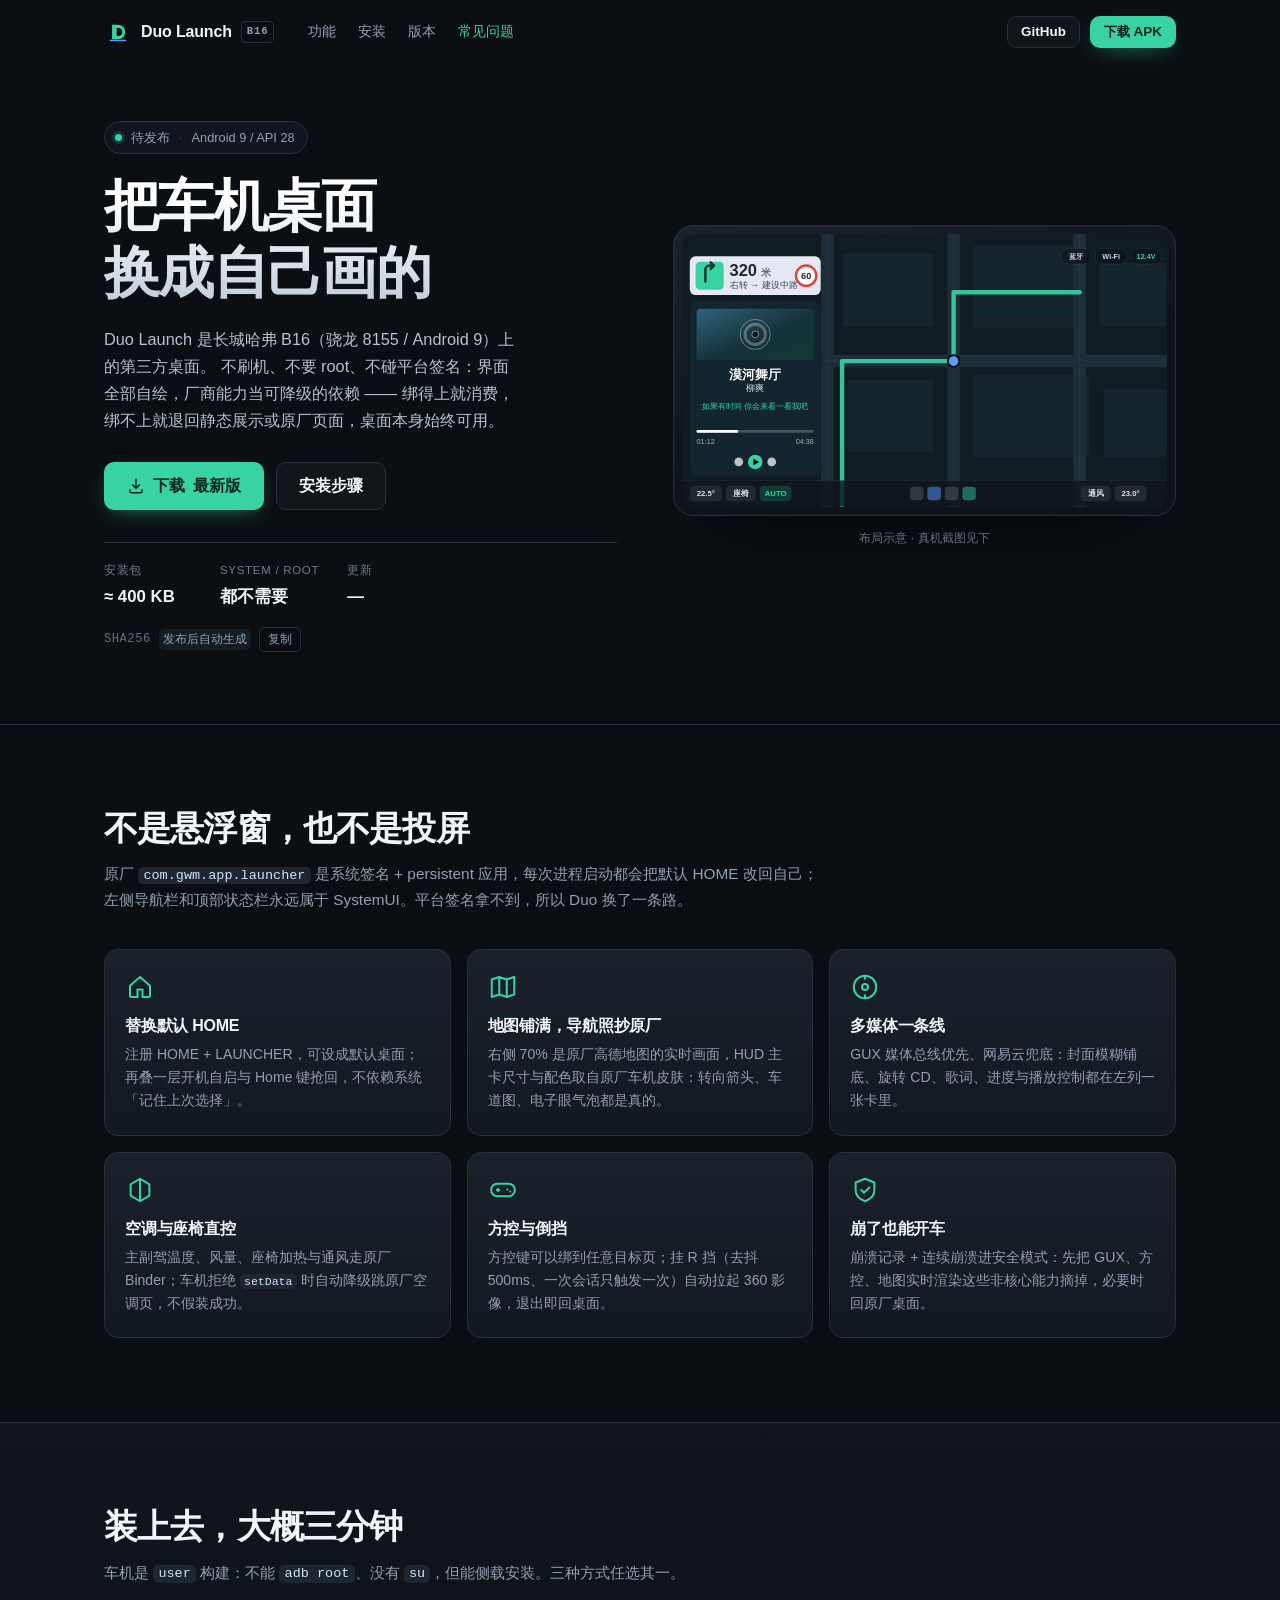
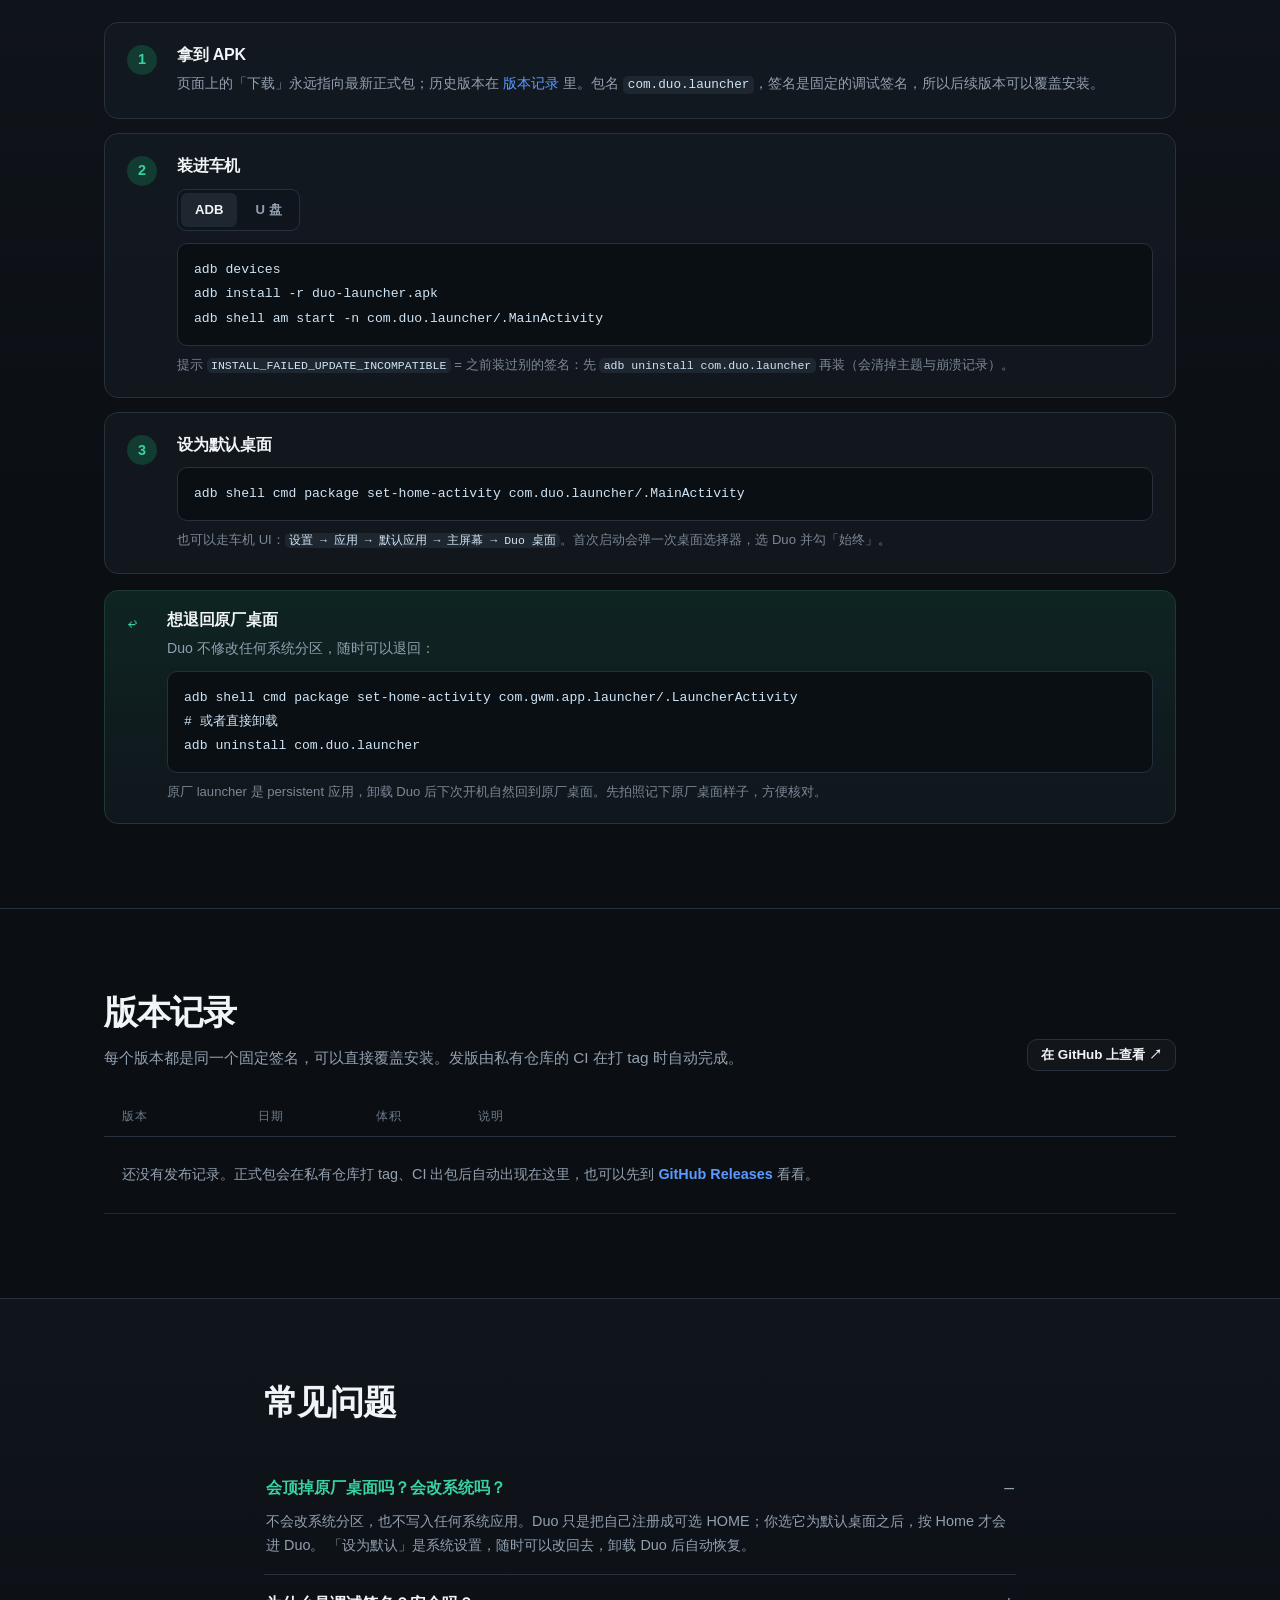
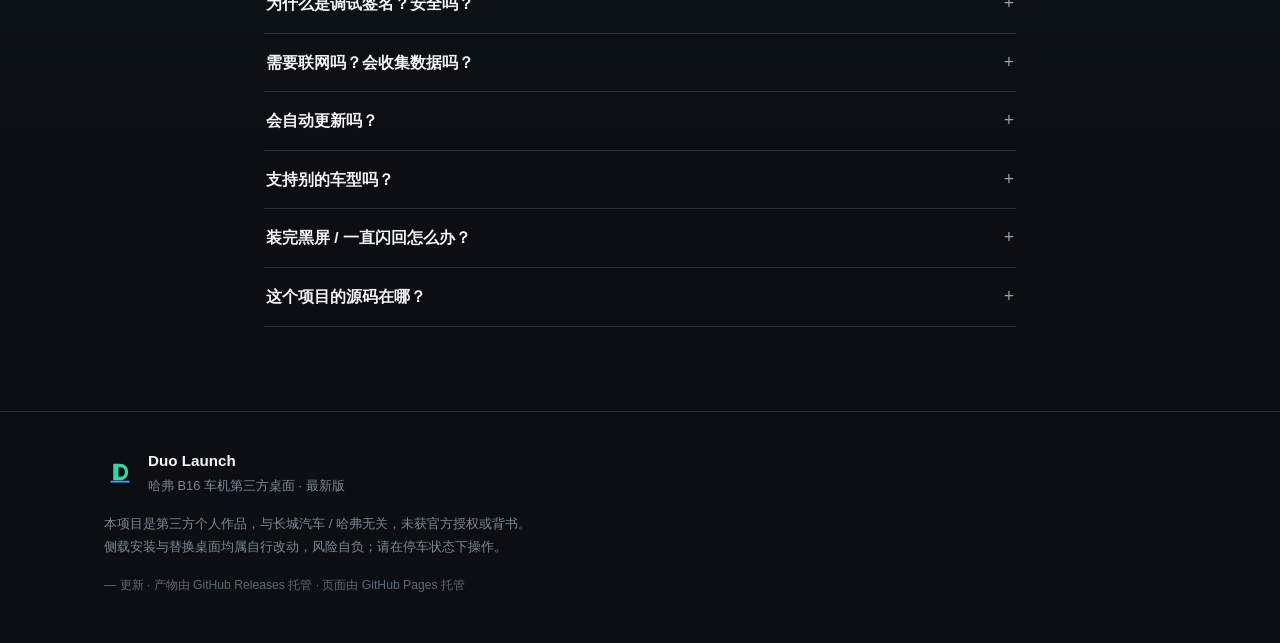
==== index.html @ 05d9639d "init: 发布仓库骨架（落地页 + 版本清单占位）" ====
<!DOCTYPE html>
<html lang="zh-CN">
<head>
<meta charset="utf-8">
<meta name="viewport" content="width=device-width, initial-scale=1, viewport-fit=cover">
<title>Duo Launch · 哈弗 B16 车机第三方桌面</title>
<meta name="description" content="Duo Launch 是长城哈弗 B16 车机（Android 9 / 骁龙 8155）上的第三方桌面：界面全部自绘，不要 root、不碰平台签名，可替换默认 HOME。这里提供 APK 下载与安装说明。">
<meta name="theme-color" content="#0B0F14">
<meta name="color-scheme" content="dark">
<!-- 相对路径：站点放在 <账号>.github.io/<仓库>/ 或自定义域名根目录都能用，改域名不用改页面。 -->
<link rel="icon" href="assets/icon.svg" type="image/svg+xml">
<link rel="apple-touch-icon" href="assets/icon.svg">
<link rel="stylesheet" href="assets/style.css">
</head>
<body>

<a class="skip" href="#main">跳到正文</a>

<header class="nav" id="nav">
  <div class="wrap nav-in">
    <a class="brand" href="#top" aria-label="Duo Launch 首页">
      <img class="brand-mark" src="assets/icon.svg" alt="" width="28" height="28">
      <span class="brand-name">Duo Launch</span>
      <span class="brand-tag">B16</span>
    </a>
    <nav class="nav-links" aria-label="页面导航">
      <a href="#features">功能</a>
      <a href="#install">安装</a>
      <a href="#releases">版本</a>
      <a href="#faq">常见问题</a>
    </nav>
    <div class="nav-act">
      <a class="btn btn-ghost btn-sm" data-gh-link href="https://github.com/" rel="noopener">GitHub</a>
      <a class="btn btn-primary btn-sm" data-latest-apk href="https://github.com/">下载 APK</a>
    </div>
  </div>
</header>

<main id="main">

<!-- ───────────────────────────── hero ───────────────────────────── -->
<section class="hero" id="top">
  <div class="wrap hero-grid">
    <div class="hero-copy">
      <p class="eyebrow">
        <span class="dot"></span>
        <span data-field="version">最新版本</span>
        <span class="sep">·</span>
        <span>Android 9 / API 28</span>
      </p>

      <h1>把车机桌面<br>换成自己画的</h1>

      <p class="lede">
        Duo Launch 是长城哈弗 B16（骁龙 8155 / Android 9）上的第三方桌面。
        不刷机、不要 root、不碰平台签名：界面全部自绘，厂商能力当可降级的依赖 ——
        绑得上就消费，绑不上就退回静态展示或原厂页面，桌面本身始终可用。
      </p>

      <div class="cta-row">
        <a class="btn btn-primary btn-lg" data-latest-apk href="https://github.com/">
          <svg viewBox="0 0 24 24" aria-hidden="true"><path d="M12 3v12m0 0 4.5-4.5M12 15l-4.5-4.5M4 17v2a2 2 0 0 0 2 2h12a2 2 0 0 0 2-2v-2"/></svg>
          下载 <span data-field="version-short">最新版</span>
        </a>
        <a class="btn btn-ghost btn-lg" href="#install">安装步骤</a>
      </div>

      <dl class="stats">
        <div><dt>安装包</dt><dd data-field="size">≈ 400 KB</dd></div>
        <div><dt>system / root</dt><dd>都不需要</dd></div>
        <div><dt>更新</dt><dd data-field="updated">—</dd></div>
      </dl>

      <p class="hash-line">
        <span class="hash-label">SHA256</span>
        <code data-field="sha256">发布后自动生成</code>
        <button class="copy" type="button" data-copy="sha256" title="复制校验和">复制</button>
      </p>
    </div>

    <!-- 界面示意：纯 CSS/SVG 画的比例图，不是截图，但结构 1:1 对齐真机布局 -->
    <div class="hero-visual">
      <div class="device">
        <!-- 布局示意：一条 SVG 画完整块车机屏幕（viewBox 1000×562），
             缩放由 viewBox 决定，不依赖字体/容器查询，任何宽度下比例都一致。 -->
        <svg class="dash" viewBox="0 0 1000 562" role="img"
             aria-label="Duo Launch 桌面布局示意：左列导航信息栏与多媒体卡，右侧原厂地图铺满，底部快捷栏与空调条，右上角系统状态与蓄电池电压。">
          <defs>
            <linearGradient id="coverGrad" x1="0" y1="0" x2="1" y2="1">
              <stop offset="0" stop-color="#31637A"/>
              <stop offset=".55" stop-color="#16323C"/>
              <stop offset="1" stop-color="#123B31"/>
            </linearGradient>
          </defs>

          <!-- 地图底 -->
          <rect width="1000" height="562" fill="#101B22"/>
          <g fill="#16242C">
            <rect x="330" y="40" width="190" height="150" rx="7"/>
            <rect x="600" y="24" width="230" height="170" rx="7"/>
            <rect x="860" y="60" width="140" height="130" rx="7"/>
            <rect x="340" y="300" width="180" height="150" rx="7"/>
            <rect x="600" y="290" width="240" height="170" rx="7"/>
            <rect x="870" y="320" width="130" height="140" rx="7"/>
          </g>
          <g stroke="#1E2E38" stroke-width="26" fill="none">
            <path d="M300 -20 V600"/>
            <path d="M560 -20 V600"/>
            <path d="M820 -20 V600"/>
            <path d="M290 262 H1010"/>
          </g>
          <g stroke="#263A46" stroke-width="2" fill="none">
            <path d="M300 -20 V600"/>
            <path d="M560 -20 V600"/>
            <path d="M820 -20 V600"/>
            <path d="M290 262 H1010"/>
          </g>
          <!-- 导航路线 -->
          <path d="M330 562 V262 H560 V120 H820" stroke="#39D3A3" stroke-width="9"
                stroke-linecap="round" stroke-linejoin="round" fill="none" opacity=".92"/>
          <circle cx="560" cy="262" r="12" fill="#5B9BFF" stroke="#0B0F14" stroke-width="4"/>

          <!-- 左列 · 导航信息栏 -->
          <g>
            <rect x="16" y="46" width="270" height="80" rx="12" fill="#EEF1FB" fill-opacity=".96"/>
            <rect x="28" y="57" width="58" height="58" rx="9" fill="#39D3A3"/>
            <g transform="translate(28.4 54.1) scale(2.2)">
              <path d="M9 20V9a4 4 0 0 1 4-4h4m0 0-3-3m3 3-3 3"
                    stroke="#123B31" stroke-width="2.4" fill="none"
                    stroke-linecap="round" stroke-linejoin="round"/>
            </g>
            <text x="98" y="86" font-size="34" font-weight="700" fill="#1E272F">320</text>
            <text x="162" y="86" font-size="20" font-weight="600" fill="#5A6B80">米</text>
            <text x="98" y="112" font-size="19" fill="#33445C">右转 → 建设中路</text>
            <circle cx="256" cy="86" r="21" fill="#FFFFFF" stroke="#D9433D" stroke-width="5"/>
            <text x="256" y="92" font-size="19" font-weight="700" fill="#1E272F" text-anchor="middle">60</text>
          </g>

          <!-- 左列 · 多媒体卡 -->
          <g>
            <rect x="16" y="140" width="270" height="358" rx="12" fill="#0C141B"/>
            <rect x="16" y="140" width="270" height="358" rx="12" fill="#1B3340" fill-opacity=".55"/>
            <rect x="30" y="154" width="242" height="106" rx="8" fill="url(#coverGrad)"/>
            <circle cx="151" cy="207" r="31" fill="none" stroke="#FFFFFF" stroke-opacity=".38" stroke-width="2"/>
            <circle cx="151" cy="207" r="21" fill="none" stroke="#FFFFFF" stroke-opacity=".28" stroke-width="6"/>
            <circle cx="151" cy="207" r="7" fill="#0C141B" stroke="#FFFFFF" stroke-opacity=".5" stroke-width="2"/>
            <text x="151" y="298" font-size="26" font-weight="650" fill="#FFFFFF" text-anchor="middle">漠河舞厅</text>
            <text x="151" y="324" font-size="18" fill="#DCE3EA" text-anchor="middle">柳爽</text>
            <text x="151" y="360" font-size="17" fill="#39D3A3" text-anchor="middle">如果有时间 你会来看一看我吧</text>
            <rect x="30" y="404" width="242" height="6" rx="3" fill="#FFFFFF" fill-opacity=".22"/>
            <rect x="30" y="404" width="86" height="6" rx="3" fill="#FFFFFF"/>
            <text x="30" y="432" font-size="15" fill="#E7EDF3" fill-opacity=".7">01:12</text>
            <text x="272" y="432" font-size="15" fill="#E7EDF3" fill-opacity=".7" text-anchor="end">04:38</text>
            <circle cx="117" cy="470" r="9" fill="#FFFFFF" fill-opacity=".72"/>
            <circle cx="151" cy="470" r="15" fill="#39D3A3"/>
            <path d="M147 463 l12 7 -12 7z" fill="#0B0F14"/>
            <circle cx="185" cy="470" r="9" fill="#FFFFFF" fill-opacity=".72"/>
          </g>

          <!-- 右上角 · 系统状态与蓄电池 -->
          <g>
            <rect x="782" y="30" width="62" height="32" rx="16" fill="#0F161D" fill-opacity=".72"
                  stroke="#FFFFFF" stroke-opacity=".12"/>
            <text x="813" y="51" font-size="15" font-weight="600" fill="#C8D4DF" text-anchor="middle">蓝牙</text>
            <rect x="852" y="30" width="66" height="32" rx="16" fill="#0F161D" fill-opacity=".72"
                  stroke="#FFFFFF" stroke-opacity=".12"/>
            <text x="885" y="51" font-size="15" font-weight="600" fill="#C8D4DF" text-anchor="middle">Wi-Fi</text>
            <rect x="926" y="30" width="62" height="32" rx="16" fill="#0F161D" fill-opacity=".72"
                  stroke="#FFFFFF" stroke-opacity=".12"/>
            <text x="957" y="51" font-size="15" font-weight="600" fill="#39D3A3" text-anchor="middle">12.4V</text>
          </g>

          <!-- 底部 · 快捷栏 + 空调条 -->
          <g>
            <rect x="0" y="508" width="1000" height="54" fill="#0F161D" fill-opacity=".82"/>
            <rect x="0" y="508" width="1000" height="1.5" fill="#FFFFFF" fill-opacity=".08"/>
            <g font-size="16" font-weight="600">
              <rect x="16" y="519" width="66" height="32" rx="9" fill="#FFFFFF" fill-opacity=".08"/>
              <text x="49" y="540" fill="#D8E2EC" text-anchor="middle">22.5°</text>
              <rect x="90" y="519" width="62" height="32" rx="9" fill="#FFFFFF" fill-opacity=".08"/>
              <text x="121" y="540" fill="#D8E2EC" text-anchor="middle">座椅</text>
              <rect x="160" y="519" width="66" height="32" rx="9" fill="#123B31"/>
              <text x="193" y="540" fill="#39D3A3" text-anchor="middle">AUTO</text>
              <rect x="470" y="521" width="28" height="28" rx="7" fill="#FFFFFF" fill-opacity=".14"/>
              <rect x="506" y="521" width="28" height="28" rx="7" fill="#5B9BFF" fill-opacity=".5"/>
              <rect x="542" y="521" width="28" height="28" rx="7" fill="#FFFFFF" fill-opacity=".14"/>
              <rect x="578" y="521" width="28" height="28" rx="7" fill="#39D3A3" fill-opacity=".45"/>
              <rect x="822" y="519" width="62" height="32" rx="9" fill="#FFFFFF" fill-opacity=".08"/>
              <text x="853" y="540" fill="#D8E2EC" text-anchor="middle">通风</text>
              <rect x="892" y="519" width="66" height="32" rx="9" fill="#FFFFFF" fill-opacity=".08"/>
              <text x="925" y="540" fill="#D8E2EC" text-anchor="middle">23.0°</text>
            </g>
          </g>
        </svg>
      </div>
      <p class="visual-note">布局示意 · 真机截图见下</p>
    </div>
  </div>
</section>

<!-- ─────────────────────────── features ─────────────────────────── -->
<section class="section" id="features">
  <div class="wrap">
    <div class="sec-head">
      <h2>不是悬浮窗，也不是投屏</h2>
      <p>原厂 <code>com.gwm.app.launcher</code> 是系统签名 + persistent 应用，每次进程启动都会把默认 HOME 改回自己；
        左侧导航栏和顶部状态栏永远属于 SystemUI。平台签名拿不到，所以 Duo 换了一条路。</p>
    </div>

    <div class="cards">
      <article class="card">
        <svg class="ico" viewBox="0 0 24 24" aria-hidden="true"><path d="M4 11 12 4l8 7v8a1 1 0 0 1-1 1h-5v-6H10v6H5a1 1 0 0 1-1-1z"/></svg>
        <h3>替换默认 HOME</h3>
        <p>注册 HOME + LAUNCHER，可设成默认桌面；再叠一层开机自启与 Home 键抢回，不依赖系统「记住上次选择」。</p>
      </article>

      <article class="card">
        <svg class="ico" viewBox="0 0 24 24" aria-hidden="true"><path d="m3 6 6-2 6 2 6-2v14l-6 2-6-2-6 2zM9 4v14m6-12v14"/></svg>
        <h3>地图铺满，导航照抄原厂</h3>
        <p>右侧 70% 是原厂高德地图的实时画面，HUD 主卡尺寸与配色取自原厂车机皮肤：转向箭头、车道图、电子眼气泡都是真的。</p>
      </article>

      <article class="card">
        <svg class="ico" viewBox="0 0 24 24" aria-hidden="true"><circle cx="12" cy="12" r="9"/><circle cx="12" cy="12" r="2.4"/><path d="M12 3v2.4M12 18.6V21"/></svg>
        <h3>多媒体一条线</h3>
        <p>GUX 媒体总线优先、网易云兜底：封面模糊铺底、旋转 CD、歌词、进度与播放控制都在左列一张卡里。</p>
      </article>

      <article class="card">
        <svg class="ico" viewBox="0 0 24 24" aria-hidden="true"><path d="M12 3v18M4.5 7.5 12 3l7.5 4.5M4.5 16.5 12 21l7.5-4.5M4.5 7.5v9M19.5 7.5v9"/></svg>
        <h3>空调与座椅直控</h3>
        <p>主副驾温度、风量、座椅加热与通风走原厂 Binder；车机拒绝 <code>setData</code> 时自动降级跳原厂空调页，不假装成功。</p>
      </article>

      <article class="card">
        <svg class="ico" viewBox="0 0 24 24" aria-hidden="true"><rect x="2.5" y="7" width="19" height="10" rx="5"/><path d="M7 12h2m-1-1v2M15.5 11.5h.01M17.8 13.2h.01"/></svg>
        <h3>方控与倒挡</h3>
        <p>方控键可以绑到任意目标页；挂 R 挡（去抖 500ms、一次会话只触发一次）自动拉起 360 影像，退出即回桌面。</p>
      </article>

      <article class="card">
        <svg class="ico" viewBox="0 0 24 24" aria-hidden="true"><path d="M12 3l7.5 3v6c0 4.2-3 7.4-7.5 9-4.5-1.6-7.5-4.8-7.5-9V6z"/><path d="m9 12 2.2 2.2L15.5 10"/></svg>
        <h3>崩了也能开车</h3>
        <p>崩溃记录 + 连续崩溃进安全模式：先把 GUX、方控、地图实时渲染这些非核心能力摘掉，必要时回原厂桌面。</p>
      </article>
    </div>

    <figure class="shot-slot" data-shot-slot hidden>
      <img data-shot-img alt="Duo Launch 在车机上的实际界面" loading="lazy" decoding="async">
      <figcaption data-shot-cap>真机界面</figcaption>
    </figure>
  </div>
</section>

<!-- ─────────────────────────── install ─────────────────────────── -->
<section class="section section-alt" id="install">
  <div class="wrap">
    <div class="sec-head">
      <h2>装上去，大概三分钟</h2>
      <p>车机是 <code>user</code> 构建：不能 <code>adb root</code>、没有 <code>su</code>，但能侧载安装。三种方式任选其一。</p>
    </div>

    <div class="steps">
      <div class="step">
        <span class="step-n">1</span>
        <div class="step-b">
          <h3>拿到 APK</h3>
          <p>页面上的「下载」永远指向最新正式包；历史版本在 <a href="#releases">版本记录</a> 里。包名 <code>com.duo.launcher</code>，签名是固定的调试签名，所以后续版本可以覆盖安装。</p>
        </div>
      </div>

      <div class="step">
        <span class="step-n">2</span>
        <div class="step-b">
          <h3>装进车机</h3>
          <div class="tabs" data-tabs>
            <div class="tab-bar" role="tablist" aria-label="安装方式">
              <button role="tab" aria-selected="true" data-tab="adb">ADB</button>
              <button role="tab" aria-selected="false" data-tab="usb">U 盘</button>
            </div>
            <div class="tab-panel" data-panel="adb" role="tabpanel">
              <pre class="code"><code>adb devices
adb install -r duo-launcher.apk
adb shell am start -n com.duo.launcher/.MainActivity</code></pre>
              <p class="hint">提示 <code>INSTALL_FAILED_UPDATE_INCOMPATIBLE</code> = 之前装过别的签名：先 <code>adb uninstall com.duo.launcher</code> 再装（会清掉主题与崩溃记录）。</p>
            </div>
            <div class="tab-panel" data-panel="usb" role="tabpanel" hidden>
              <ol class="oled">
                <li>把 <code>duo-launcher.apk</code> 拷到 FAT32/exFAT U 盘根目录或 <code>Download/</code>。</li>
                <li>U 盘插车机 → 用车机自带的文件管理器打开 APK → 允许「未知来源应用」。</li>
                <li>部分固件会拦第三方安装，需要在「设置 → 应用 → 特殊权限 → 安装未知应用」里给文件管理器授权。</li>
              </ol>
            </div>
          </div>
        </div>
      </div>

      <div class="step">
        <span class="step-n">3</span>
        <div class="step-b">
          <h3>设为默认桌面</h3>
          <pre class="code"><code>adb shell cmd package set-home-activity com.duo.launcher/.MainActivity</code></pre>
          <p class="hint">也可以走车机 UI：<code>设置 → 应用 → 默认应用 → 主屏幕 → Duo 桌面</code>。首次启动会弹一次桌面选择器，选 Duo 并勾「始终」。</p>
        </div>
      </div>
    </div>

    <div class="callout">
      <div class="callout-i" aria-hidden="true">↩</div>
      <div>
        <h3>想退回原厂桌面</h3>
        <p>Duo 不修改任何系统分区，随时可以退回：</p>
        <pre class="code"><code>adb shell cmd package set-home-activity com.gwm.app.launcher/.LauncherActivity
# 或者直接卸载
adb uninstall com.duo.launcher</code></pre>
        <p class="hint">原厂 launcher 是 persistent 应用，卸载 Duo 后下次开机自然回到原厂桌面。先拍照记下原厂桌面样子，方便核对。</p>
      </div>
    </div>
  </div>
</section>

<!-- ─────────────────────────── releases ─────────────────────────── -->
<section class="section" id="releases">
  <div class="wrap">
    <div class="sec-head sec-head-row">
      <div>
        <h2>版本记录</h2>
        <p>每个版本都是同一个固定签名，可以直接覆盖安装。发版由私有仓库的 CI 在打 tag 时自动完成。</p>
      </div>
      <a class="btn btn-ghost btn-sm" data-releases-page href="https://github.com/" rel="noopener">在 GitHub 上查看 ↗</a>
    </div>

    <div class="rel-head" aria-hidden="true">
      <span>版本</span><span>日期</span><span>体积</span><span>说明</span><span></span>
    </div>
    <ul class="rel-list" data-release-list>
      <li class="rel-empty">正在读取版本记录…</li>
    </ul>
  </div>
</section>

<!-- ───────────────────────────── faq ───────────────────────────── -->
<section class="section section-alt" id="faq">
  <div class="wrap wrap-narrow">
    <div class="sec-head">
      <h2>常见问题</h2>
    </div>

    <details class="faq" open>
      <summary>会顶掉原厂桌面吗？会改系统吗？</summary>
      <p>不会改系统分区，也不写入任何系统应用。Duo 只是把自己注册成可选 HOME；你选它为默认桌面之后，按 Home 才会进 Duo。
        「设为默认」是系统设置，随时可以改回去，卸载 Duo 后自动恢复。</p>
    </details>

    <details class="faq">
      <summary>为什么是调试签名？安全吗？</summary>
      <p>车机装不了平台签名之外的系统应用，也不需要 —— 普通第三方应用就够用。签名固定保存在 CI 的 secret 里，所以版本之间可以互相覆盖安装。
        代价是别人拿到同一个密钥就能覆盖你的 Duo，因此更新请只从本页或 GitHub Release 下载，并核对页面上的 SHA256。</p>
    </details>

    <details class="faq">
      <summary>需要联网吗？会收集数据吗？</summary>
      <p>日常使用完全不联网：车辆数据、媒体、地图全部来自车机本地的厂商服务和已装应用。
        唯一的可选网络请求是「设置 → 关于 → 检查更新」，只 GET 一张版本清单 JSON，不上报安装 ID、不做统计。</p>
    </details>

    <details class="faq">
      <summary>会自动更新吗？</summary>
      <p>不会。车机是 <code>user</code> 构建，没有应用商店也无法静默安装，所以检查更新只做「告诉你有没有新版」，装不装、怎么装仍由你决定。
        本页的下载按钮永远指向最新正式包，用 ADB 覆盖安装即可。</p>
    </details>

    <details class="faq">
      <summary>支持别的车型吗？</summary>
      <p>只针对哈弗 B16（GWM / 骁龙 8155 / Android 9 / 1920×1080）调过。其他 GWM 车型理论上能看到界面，但车辆字段、方控键位、厂商组件名都要先用应用内的「兼容性自检」确认，绑不上的能力会降级或隐藏。</p>
    </details>

    <details class="faq">
      <summary>装完黑屏 / 一直闪回怎么办？</summary>
      <p>连续崩溃会触发安全模式并尝试回原厂桌面。如果还卡着，插上 ADB：</p>
      <pre class="code"><code>adb shell cmd package set-home-activity com.gwm.app.launcher/.LauncherActivity
adb uninstall com.duo.launcher</code></pre>
      <p>改完不用刷机，也不会留下残留。</p>
    </details>

    <details class="faq">
      <summary>这个项目的源码在哪？</summary>
      <p>主线开发仓库是私有的，没有公开计划。本仓库只做两件事：放发布产物、放这个介绍页。</p>
    </details>
  </div>
</section>

</main>

<footer class="foot">
  <div class="wrap foot-in">
    <div class="foot-brand">
      <img src="assets/icon.svg" alt="" width="32" height="32">
      <div>
        <p class="foot-name">Duo Launch</p>
        <p class="foot-sub">哈弗 B16 车机第三方桌面 · <span data-field="version-short">—</span></p>
      </div>
    </div>
    <p class="foot-disc">
      本项目是第三方个人作品，与长城汽车 / 哈弗无关，未获官方授权或背书。<br>
      侧载安装与替换桌面均属自行改动，风险自负；请在停车状态下操作。
    </p>
    <p class="foot-meta">
      <span data-field="updated">—</span> 更新 · 产物由 GitHub Releases 托管 · 页面由 GitHub Pages 托管
    </p>
  </div>
</footer>

<script src="assets/app.js" defer></script>
</body>
</html>
---- assets/style.css ----
/* Duo Launch · 发布页样式
   颜色取自主线仓库 tools/design-tokens/tokens.json 的 theme/dark，
   所以落地页和车机界面是同一套品牌色。 */

:root {
  --bg: #0B0F14;
  --surface: #151B23;
  --surface2: #1E2630;
  --stroke: #27313D;
  --text: #F2F5F8;
  --dim: #93A0B0;
  --accent: #39D3A3;
  --accent-ink: #06251C;
  --accent-soft: #123B31;
  --accent2: #5B9BFF;
  --warn: #FFB84D;
  --radius: 14px;
  --wrap: 1120px;
  --sans: -apple-system, BlinkMacSystemFont, "Segoe UI", "PingFang SC",
          "Hiragino Sans GB", "Microsoft YaHei", "Noto Sans CJK SC", sans-serif;
  --mono: ui-monospace, SFMono-Regular, "SF Mono", Menlo, Consolas,
          "Liberation Mono", monospace;
}

* { box-sizing: border-box; }

html {
  scroll-behavior: smooth;
  scroll-padding-top: 76px;
  -webkit-text-size-adjust: 100%;
}

body {
  margin: 0;
  background: var(--bg);
  color: var(--text);
  font-family: var(--sans);
  font-size: 16px;
  line-height: 1.65;
  -webkit-font-smoothing: antialiased;
  overflow-x: hidden;
}

/* 顶部一层极淡的品牌光晕，避免整页死黑 */
body::before {
  content: "";
  position: fixed;
  inset: -30vh 0 auto 0;
  height: 70vh;
  background:
    radial-gradient(50% 60% at 22% 0%, rgba(57, 211, 163, .12), transparent 70%),
    radial-gradient(45% 55% at 82% 6%, rgba(91, 155, 255, .10), transparent 70%);
  pointer-events: none;
  z-index: 0;
}

img, svg { display: block; max-width: 100%; }

a { color: var(--accent2); text-decoration: none; }
a:hover { text-decoration: underline; }

code {
  font-family: var(--mono);
  font-size: .88em;
  padding: .1em .38em;
  border-radius: 5px;
  background: var(--surface2);
  color: #CFE4F5;
  word-break: break-word;
}

h1, h2, h3 { line-height: 1.2; letter-spacing: -.015em; margin: 0; }

.wrap {
  width: 100%;
  max-width: var(--wrap);
  margin: 0 auto;
  padding: 0 24px;
  position: relative;
  z-index: 1;
}
.wrap-narrow { max-width: 800px; }

.skip {
  position: absolute;
  left: -999px;
  top: 8px;
  z-index: 100;
  background: var(--accent);
  color: var(--accent-ink);
  padding: 8px 14px;
  border-radius: 8px;
}
.skip:focus { left: 8px; }

/* ─────────────────────────── nav ─────────────────────────── */
.nav {
  position: sticky;
  top: 0;
  z-index: 50;
  border-bottom: 1px solid transparent;
  transition: background .2s, border-color .2s, backdrop-filter .2s;
}
.nav.is-scrolled {
  background: rgba(11, 15, 20, .82);
  backdrop-filter: saturate(150%) blur(14px);
  -webkit-backdrop-filter: saturate(150%) blur(14px);
  border-bottom-color: var(--stroke);
}
.nav-in {
  display: flex;
  align-items: center;
  gap: 20px;
  height: 64px;
}
.brand {
  display: inline-flex;
  align-items: center;
  gap: 9px;
  color: var(--text);
  font-weight: 650;
  letter-spacing: -.01em;
}
.brand:hover { text-decoration: none; }
.brand-mark { border-radius: 8px; }
.brand-name { font-size: 1rem; }
.brand-tag {
  font-family: var(--mono);
  font-size: .66rem;
  letter-spacing: .08em;
  color: var(--dim);
  border: 1px solid var(--stroke);
  border-radius: 5px;
  padding: 1px 5px;
}
.nav-links {
  display: flex;
  gap: 22px;
  margin-left: 14px;
  font-size: .9rem;
}
.nav-links a { color: var(--dim); }
.nav-links a:hover { color: var(--text); text-decoration: none; }
.nav-links a.is-active { color: var(--accent); }
.nav-act { margin-left: auto; display: flex; gap: 10px; }

/* ───────────────────────── buttons ───────────────────────── */
.btn {
  display: inline-flex;
  align-items: center;
  justify-content: center;
  gap: 8px;
  border: 1px solid transparent;
  border-radius: 10px;
  font-family: inherit;
  font-size: .92rem;
  font-weight: 600;
  line-height: 1;
  padding: 11px 16px;
  cursor: pointer;
  white-space: nowrap;
  transition: transform .12s ease, background .16s, border-color .16s, color .16s;
}
.btn:hover { text-decoration: none; transform: translateY(-1px); }
.btn:active { transform: translateY(0); }
.btn:focus-visible { outline: 2px solid var(--accent2); outline-offset: 2px; }
.btn-sm { padding: 8px 13px; font-size: .84rem; }
.btn-lg { padding: 14px 22px; font-size: 1rem; }
.btn-xs { padding: 6px 11px; font-size: .78rem; }

.btn-primary {
  background: var(--accent);
  color: var(--accent-ink);
  box-shadow: 0 6px 22px -10px rgba(57, 211, 163, .8);
}
.btn-primary:hover { background: #4BE4B6; }
.btn-ghost {
  background: rgba(255, 255, 255, .03);
  border-color: var(--stroke);
  color: var(--text);
}
.btn-ghost:hover { background: var(--surface2); border-color: #3A4756; }
.btn svg {
  width: 18px;
  height: 18px;
  fill: none;
  stroke: currentColor;
  stroke-width: 1.9;
  stroke-linecap: round;
  stroke-linejoin: round;
}

/* ─────────────────────────── hero ─────────────────────────── */
.hero { padding: 56px 0 72px; }
.hero-grid {
  display: grid;
  grid-template-columns: minmax(0, 1.02fr) minmax(0, 1fr);
  gap: 56px;
  align-items: center;
}
/* 网格项默认 min-width:auto，里面有个 viewBox=1000 的 svg 会把整行顶宽、
   手机上就会出现横向裁切。显式归零，让 svg 按轨道宽度缩。 */
.hero-copy, .hero-visual { min-width: 0; }
.eyebrow {
  display: inline-flex;
  align-items: center;
  gap: 9px;
  margin: 0 0 18px;
  font-size: .8rem;
  color: var(--dim);
  border: 1px solid var(--stroke);
  background: rgba(21, 27, 35, .7);
  border-radius: 999px;
  padding: 5px 12px 5px 10px;
}
.eyebrow .dot {
  width: 7px;
  height: 7px;
  border-radius: 50%;
  background: var(--accent);
  box-shadow: 0 0 0 3px rgba(57, 211, 163, .16);
}
.eyebrow .sep { opacity: .4; }

.hero h1 {
  font-size: clamp(2.3rem, 4.6vw, 3.5rem);
  font-weight: 700;
  letter-spacing: -.03em;
  background: linear-gradient(180deg, #FFFFFF 20%, #A9BACB 130%);
  -webkit-background-clip: text;
  background-clip: text;
  color: transparent;
}
.lede {
  margin: 20px 0 0;
  font-size: 1.02rem;
  color: #B6C2CF;
  max-width: 46ch;
}
.cta-row {
  display: flex;
  flex-wrap: wrap;
  gap: 12px;
  margin: 28px 0 0;
}

.stats {
  display: flex;
  flex-wrap: wrap;
  gap: 28px;
  margin: 32px 0 0;
  padding: 18px 0 0;
  border-top: 1px solid var(--stroke);
}
.stats div { min-width: 88px; }
.stats dt {
  font-size: .72rem;
  letter-spacing: .06em;
  text-transform: uppercase;
  color: #6E7B8B;
  margin-bottom: 3px;
}
.stats dd { margin: 0; font-size: 1.05rem; font-weight: 600; }

.hash-line {
  display: flex;
  align-items: center;
  gap: 8px;
  flex-wrap: wrap;
  margin: 16px 0 0;
  font-size: .76rem;
  color: var(--dim);
}
.hash-label {
  font-family: var(--mono);
  letter-spacing: .04em;
  opacity: .65;
}
.hash-line code {
  background: rgba(30, 38, 48, .6);
  color: #8FA3B6;
  font-size: .72rem;
  max-width: min(100%, 36ch);
  overflow: hidden;
  text-overflow: ellipsis;
  white-space: nowrap;
  flex: 0 1 auto;
}
.copy {
  border: 1px solid var(--stroke);
  background: transparent;
  color: var(--dim);
  border-radius: 6px;
  font: inherit;
  font-size: .72rem;
  padding: 2px 8px;
  cursor: pointer;
}
.copy:hover { color: var(--text); border-color: #3A4756; }
.copy.is-done { color: var(--accent); border-color: var(--accent-soft); }

/* ─────────────────────── dashboard mock ───────────────────────
   整块界面是一条 SVG（viewBox 1000×562），文字用 SVG 用户单位，
   所以缩放完全由 viewBox 决定 —— 不依赖容器查询，任何宽度下比例一致。 */
.hero-visual { position: relative; }
.device {
  padding: 8px;
  border-radius: 20px;
  border: 1px solid #232D38;
  background: linear-gradient(160deg, #1A222B, #0E1319 60%);
  box-shadow:
    0 40px 80px -50px rgba(0, 0, 0, .95),
    0 0 0 1px rgba(255, 255, 255, .03) inset;
}
.dash {
  width: 100%;
  max-width: 100%;
  height: auto;
  display: block;
  border-radius: 13px;
  overflow: hidden;
  font-family: var(--sans);
  user-select: none;
}

.visual-note {
  margin: 12px 0 0;
  text-align: center;
  font-size: .76rem;
  color: #64707E;
}

/* ───────────────────────── sections ───────────────────────── */
.section { padding: 84px 0; border-top: 1px solid var(--stroke); }
.section-alt { background: linear-gradient(180deg, rgba(21, 27, 35, .55), transparent 65%); }
.sec-head { margin-bottom: 36px; max-width: 720px; }
.sec-head h2 {
  font-size: clamp(1.6rem, 2.8vw, 2.1rem);
  font-weight: 680;
  letter-spacing: -.025em;
}
.sec-head p { margin: 12px 0 0; color: var(--dim); font-size: .96rem; }
.sec-head-row {
  display: flex;
  align-items: flex-end;
  justify-content: space-between;
  gap: 20px;
  max-width: none;
}

.cards {
  display: grid;
  grid-template-columns: repeat(3, minmax(0, 1fr));
  gap: 16px;
}
.card {
  background: linear-gradient(180deg, rgba(30, 38, 48, .8), rgba(21, 27, 35, .8));
  border: 1px solid var(--stroke);
  border-radius: var(--radius);
  padding: 22px 20px;
  transition: border-color .18s, transform .18s;
}
.card:hover { border-color: #364353; transform: translateY(-2px); }
.card .ico {
  width: 30px;
  height: 30px;
  fill: none;
  stroke: var(--accent);
  stroke-width: 1.6;
  stroke-linecap: round;
  stroke-linejoin: round;
  margin-bottom: 14px;
}
.card h3 { font-size: 1rem; font-weight: 650; }
.card p { margin: 8px 0 0; font-size: .88rem; color: var(--dim); }
.card code { font-size: .82em; }

.shot-slot {
  margin: 28px 0 0;
  border: 1px solid var(--stroke);
  border-radius: var(--radius);
  overflow: hidden;
  background: var(--surface);
}
.shot-slot img { width: 100%; height: auto; }
.shot-slot figcaption {
  padding: 10px 16px;
  font-size: .82rem;
  color: var(--dim);
  border-top: 1px solid var(--stroke);
}

/* ───────────────────────── install ───────────────────────── */
.steps { display: grid; gap: 14px; }
.step {
  display: grid;
  grid-template-columns: 34px minmax(0, 1fr);
  gap: 16px;
  background: rgba(21, 27, 35, .72);
  border: 1px solid var(--stroke);
  border-radius: var(--radius);
  padding: 22px;
}
.step-n {
  width: 30px;
  height: 30px;
  border-radius: 50%;
  background: var(--accent-soft);
  color: var(--accent);
  font-weight: 700;
  font-size: .9rem;
  display: grid;
  place-items: center;
}
.step-b h3 { font-size: 1rem; font-weight: 650; }
.step-b p { margin: 8px 0 0; color: var(--dim); font-size: .9rem; }

.code {
  margin: 12px 0 0;
  padding: 14px 16px;
  background: #0A0F14;
  border: 1px solid var(--stroke);
  border-radius: 10px;
  overflow-x: auto;
  font-family: var(--mono);
  font-size: .82rem;
  line-height: 1.85;
  color: #CFE4F5;
}
.code code { background: none; padding: 0; color: inherit; font-size: 1em; }
.hint { font-size: .82rem !important; color: #7C8896 !important; }
.oled { margin: 12px 0 0; padding-left: 20px; color: var(--dim); font-size: .9rem; }
.oled li + li { margin-top: 6px; }

.tabs .tab-bar {
  display: inline-flex;
  gap: 4px;
  margin-top: 14px;
  padding: 3px;
  border: 1px solid var(--stroke);
  border-radius: 9px;
  background: #0F151C;
}
.tab-bar button {
  border: 0;
  background: transparent;
  color: var(--dim);
  font: inherit;
  font-size: .82rem;
  font-weight: 600;
  padding: 6px 14px;
  border-radius: 6px;
  cursor: pointer;
}
.tab-bar button[aria-selected="true"] { background: var(--surface2); color: var(--text); }
.tab-panel[hidden] { display: none; }

.callout {
  display: grid;
  grid-template-columns: 26px minmax(0, 1fr);
  gap: 14px;
  margin-top: 16px;
  padding: 20px 22px;
  border: 1px solid #1E3B33;
  background: linear-gradient(180deg, rgba(18, 59, 49, .5), rgba(21, 27, 35, .6));
  border-radius: var(--radius);
}
.callout-i { font-size: 1.2rem; color: var(--accent); line-height: 1.4; }
.callout h3 { font-size: .98rem; font-weight: 650; }
.callout p { margin: 8px 0 0; color: var(--dim); font-size: .88rem; }
.callout .code { margin-top: 10px; }

/* ───────────────────────── releases ───────────────────────── */
.rel-head, .rel {
  display: grid;
  grid-template-columns: 122px 104px 88px minmax(0, 1fr) 86px;
  gap: 14px;
  align-items: center;
}
.rel-head {
  font-size: .72rem;
  letter-spacing: .07em;
  text-transform: uppercase;
  color: #6E7B8B;
  padding: 0 18px 10px;
}
.rel-list { list-style: none; margin: 0; padding: 0; border-top: 1px solid var(--stroke); }
.rel {
  padding: 15px 18px;
  border-bottom: 1px solid #1E2833;
  transition: background .15s;
}
.rel:hover { background: rgba(30, 38, 48, .45); }
.rel-v { font-weight: 650; font-family: var(--mono); font-size: .9rem; }
.rel-v em {
  font-style: normal;
  font-size: .68rem;
  color: #6E7B8B;
  margin-left: 5px;
}
.rel-v.is-latest::after {
  content: "最新";
  font-family: var(--sans);
  font-size: .62rem;
  font-weight: 700;
  letter-spacing: .04em;
  color: var(--accent-ink);
  background: var(--accent);
  border-radius: 4px;
  padding: 1px 5px;
  margin-left: 7px;
  vertical-align: 2px;
}
.rel-d, .rel-s { font-size: .82rem; color: var(--dim); font-variant-numeric: tabular-nums; }
.rel-n {
  font-size: .84rem;
  color: #A9B6C4;
  display: -webkit-box;
  -webkit-line-clamp: 2;
  -webkit-box-orient: vertical;
  overflow: hidden;
}
.rel-n .sum { color: var(--dim); }
.rel-a { text-align: right; }
.rel-empty {
  padding: 26px 18px;
  color: var(--dim);
  font-size: .9rem;
  border-bottom: 1px solid #1E2833;
}
.rel-empty a { font-weight: 600; }

/* ─────────────────────────── faq ─────────────────────────── */
.faq {
  border-bottom: 1px solid var(--stroke);
  padding: 16px 2px;
}
.faq summary {
  cursor: pointer;
  font-weight: 600;
  font-size: .97rem;
  list-style: none;
  display: flex;
  align-items: center;
  gap: 10px;
}
.faq summary::-webkit-details-marker { display: none; }
.faq summary::after {
  content: "+";
  margin-left: auto;
  color: var(--dim);
  font-weight: 400;
  font-size: 1.1rem;
  line-height: 1;
}
.faq[open] summary::after { content: "–"; }
.faq[open] summary { color: var(--accent); }
.faq p { margin: 10px 0 0; color: var(--dim); font-size: .9rem; }
.faq .code { margin-top: 10px; }

/* ────────────────────────── footer ────────────────────────── */
.foot {
  border-top: 1px solid var(--stroke);
  padding: 36px 0 48px;
  font-size: .84rem;
  color: #7C8896;
}
.foot-in { display: grid; gap: 16px; }
.foot-brand { display: flex; align-items: center; gap: 12px; }
.foot-brand img { border-radius: 9px; }
.foot-name { margin: 0; font-weight: 650; color: var(--text); font-size: .95rem; }
.foot-sub { margin: 2px 0 0; font-size: .8rem; }
.foot-disc { margin: 0; max-width: 72ch; line-height: 1.75; }
.foot-meta { margin: 0; font-size: .76rem; color: #5C6875; }

/* ──────────────────────── responsive ──────────────────────── */
@media (max-width: 980px) {
  .hero-grid { grid-template-columns: minmax(0, 1fr); gap: 40px; }
  .hero { padding-top: 40px; }
  .cards { grid-template-columns: repeat(2, minmax(0, 1fr)); }
  .nav-links { display: none; }
}

@media (max-width: 760px) {
  .wrap { padding: 0 18px; }
  .section { padding: 60px 0; }
  .hero { padding: 32px 0 56px; }
  .cards { grid-template-columns: minmax(0, 1fr); }
  .sec-head-row { flex-direction: column; align-items: flex-start; }

  .rel-head { display: none; }
  .rel {
    grid-template-columns: 1fr auto;
    grid-template-areas:
      "v a"
      "meta a"
      "n n";
    row-gap: 6px;
    padding: 16px 4px;
  }
  .rel-v { grid-area: v; }
  .rel-d { grid-area: meta; }
  .rel-s { display: none; }
  .rel-n { grid-area: n; }
  .rel-a { grid-area: a; align-self: center; }
  .rel-n { -webkit-line-clamp: 3; }

  /* 窄屏下命令不横向滚动：车机上 ADB 命令很长，
     用卡片里的小横条滚很难受，直接折行。 */
  .code { white-space: pre-wrap; word-break: break-all; }

  .step { grid-template-columns: 1fr; gap: 10px; padding: 18px; }
  .stats { gap: 20px; }
  .stats div { min-width: 72px; }
  .nav-act .btn-ghost { display: none; }
}

@media (prefers-reduced-motion: reduce) {
  html { scroll-behavior: auto; }
  * { transition: none !important; animation: none !important; }
}

/* 进场动画：只给 JS 打开了 .anim 的浏览器，避免无 JS 时内容消失 */
.anim .card, .anim .step, .anim .callout { opacity: 0; transform: translateY(10px); }
.anim .in { opacity: 1; transform: none; transition: opacity .5s ease, transform .5s ease; }

@media print {
  .nav, .hero-visual, .cta-row { display: none; }
  body { background: #fff; color: #000; }
}
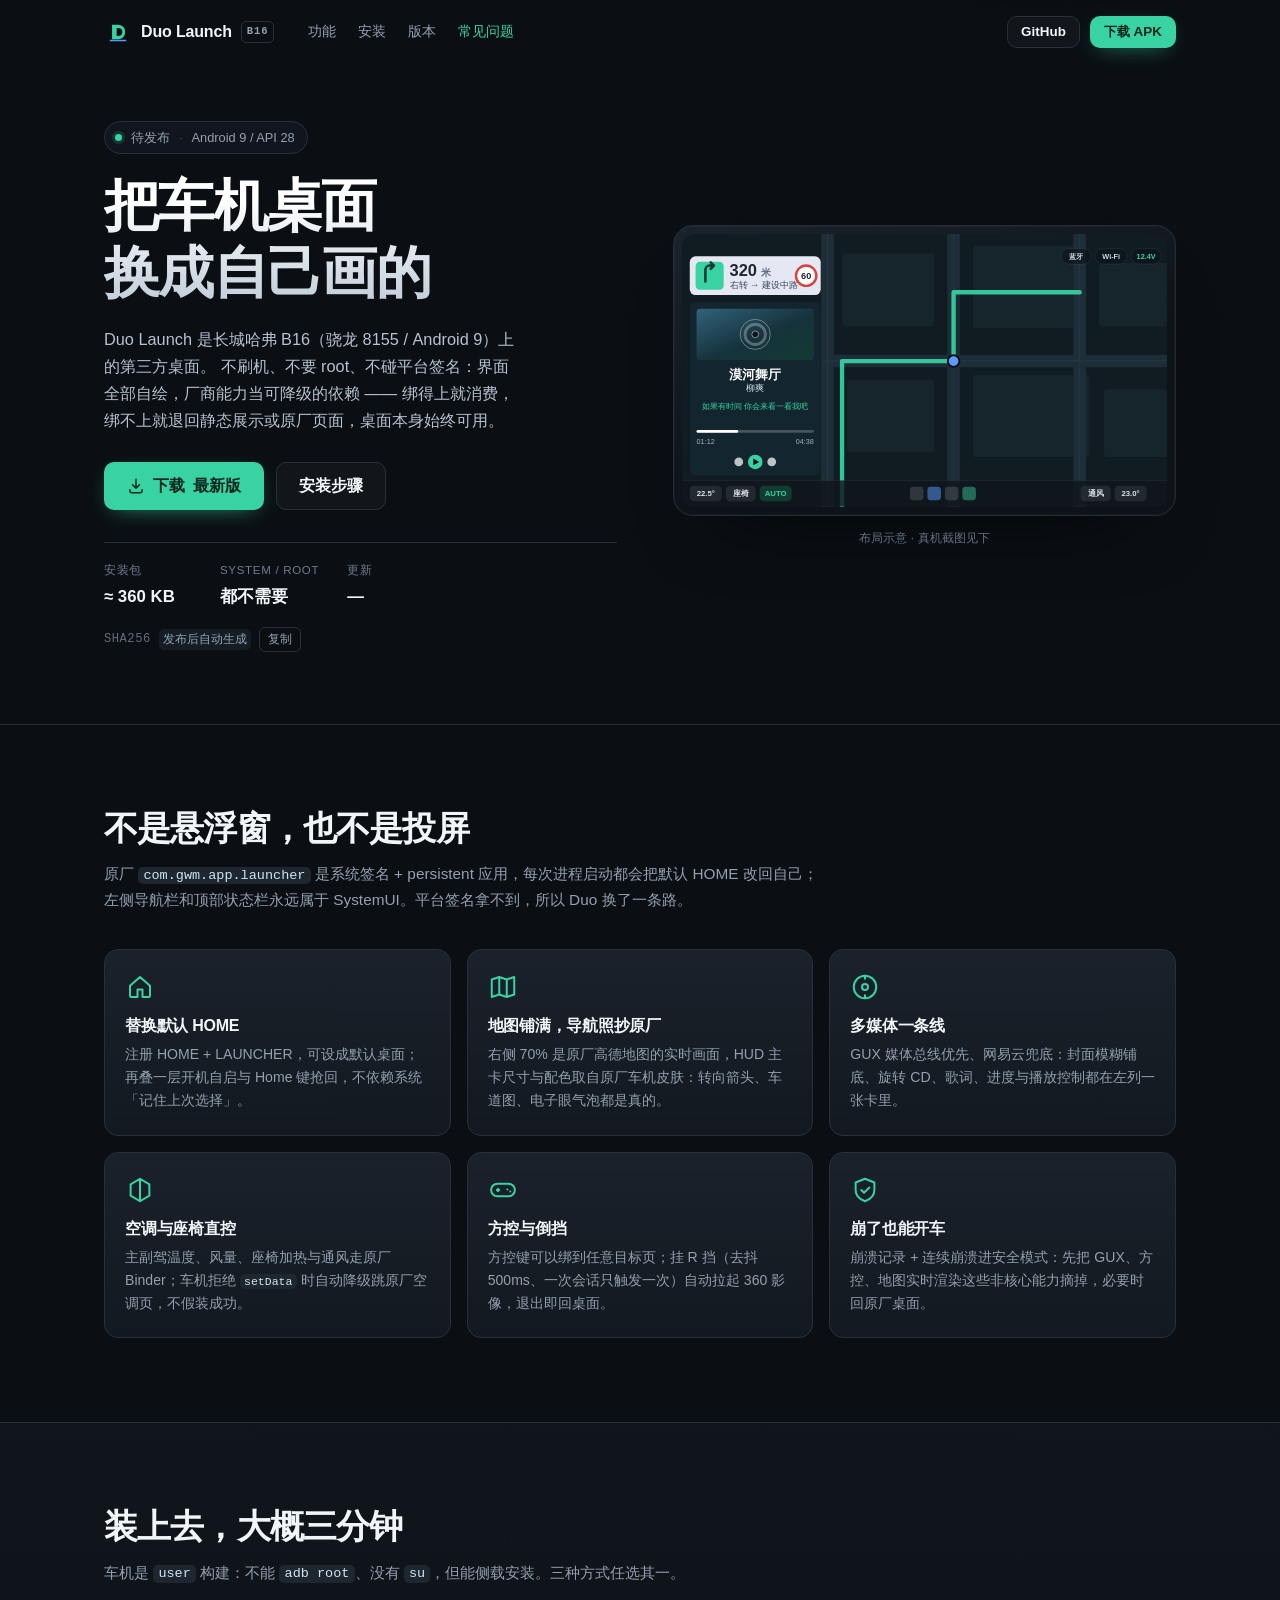
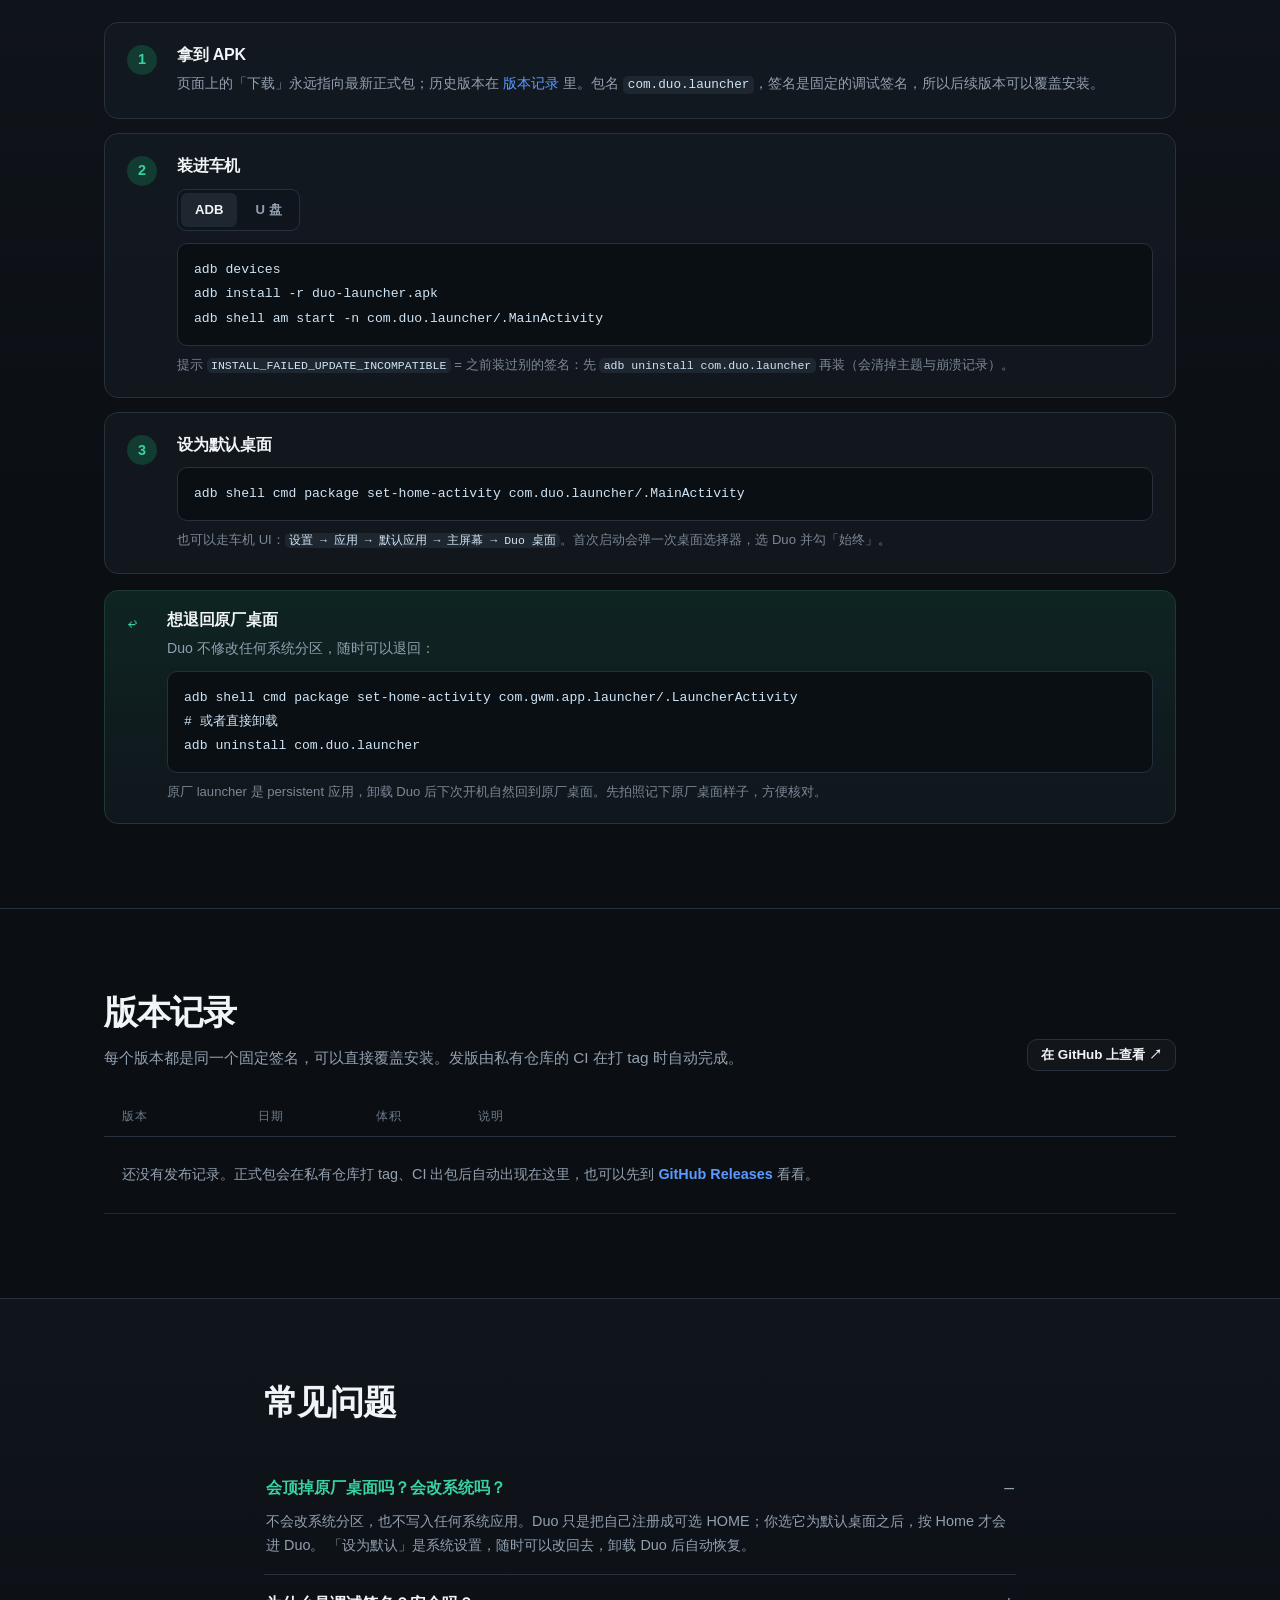
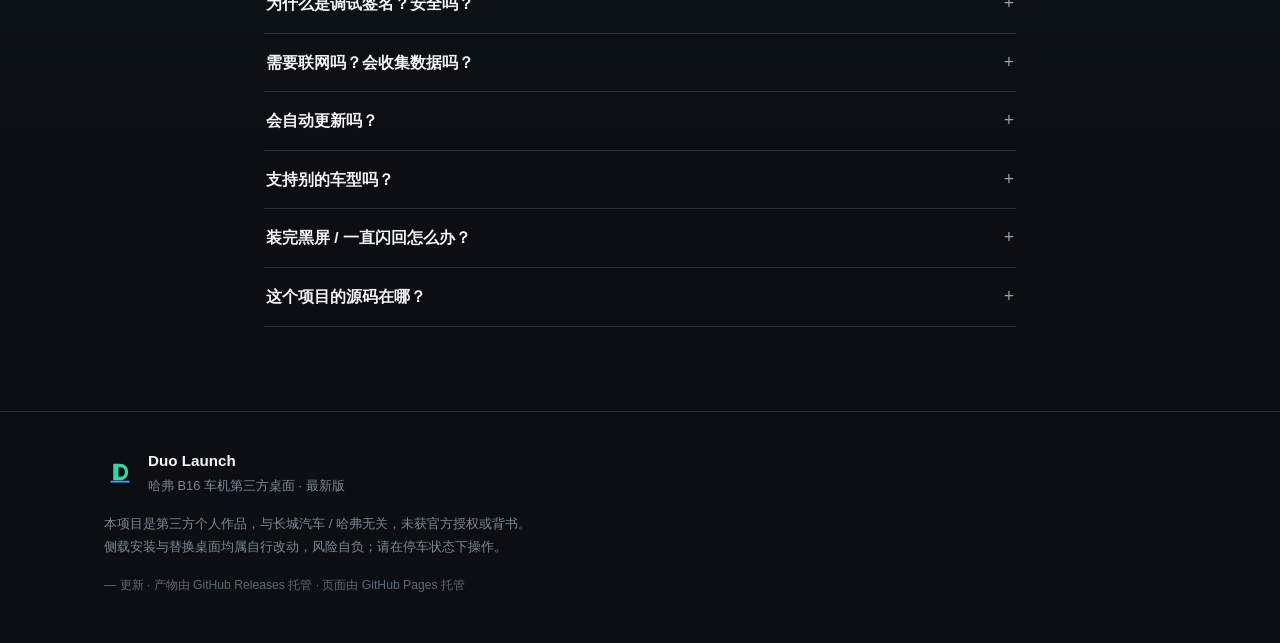
==== commit 437a97cd: "fix(page): 默认体积改成真实量级，去掉未使用的容器查询声明" ====
--- a/index.html
+++ b/index.html
@@ -66,7 +66,7 @@
       </div>
 
       <dl class="stats">
-        <div><dt>安装包</dt><dd data-field="size">≈ 400 KB</dd></div>
+        <div><dt>安装包</dt><dd data-field="size">≈ 360 KB</dd></div>
         <div><dt>system / root</dt><dd>都不需要</dd></div>
         <div><dt>更新</dt><dd data-field="updated">—</dd></div>
       </dl>
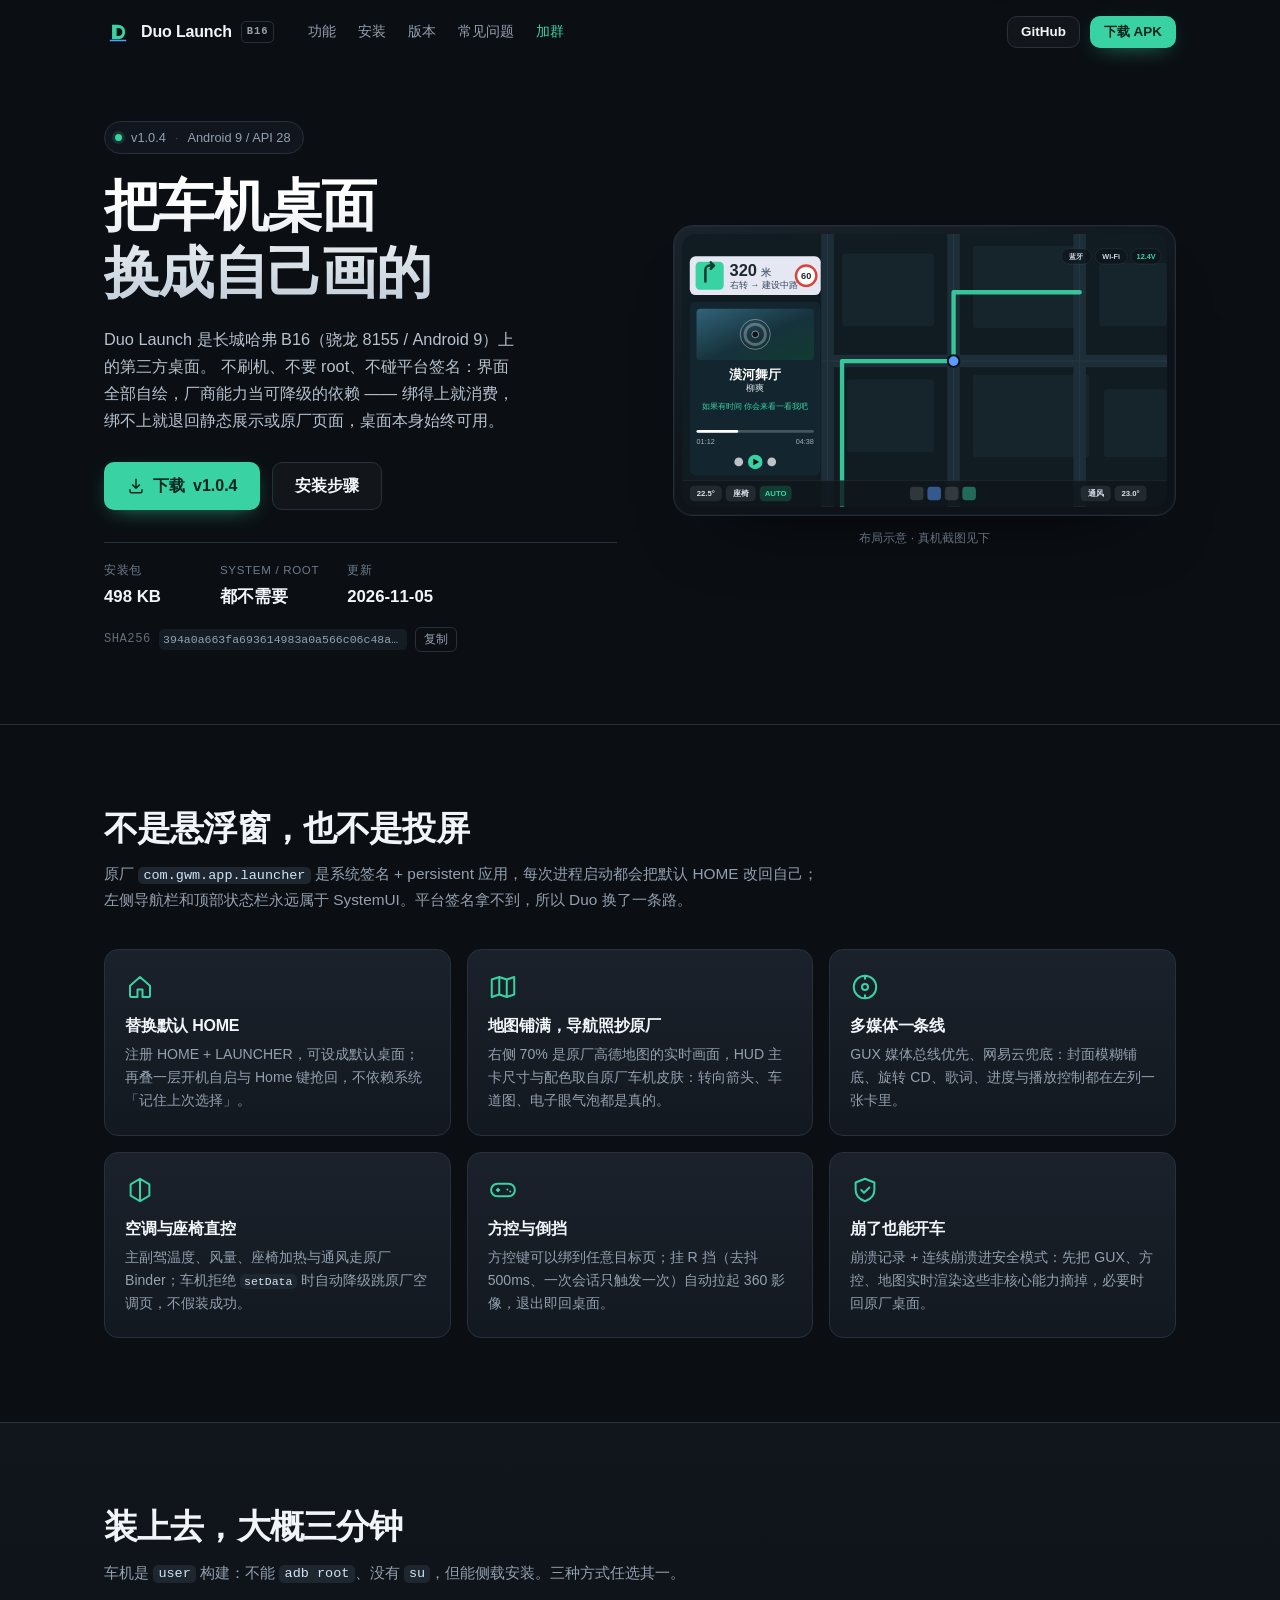
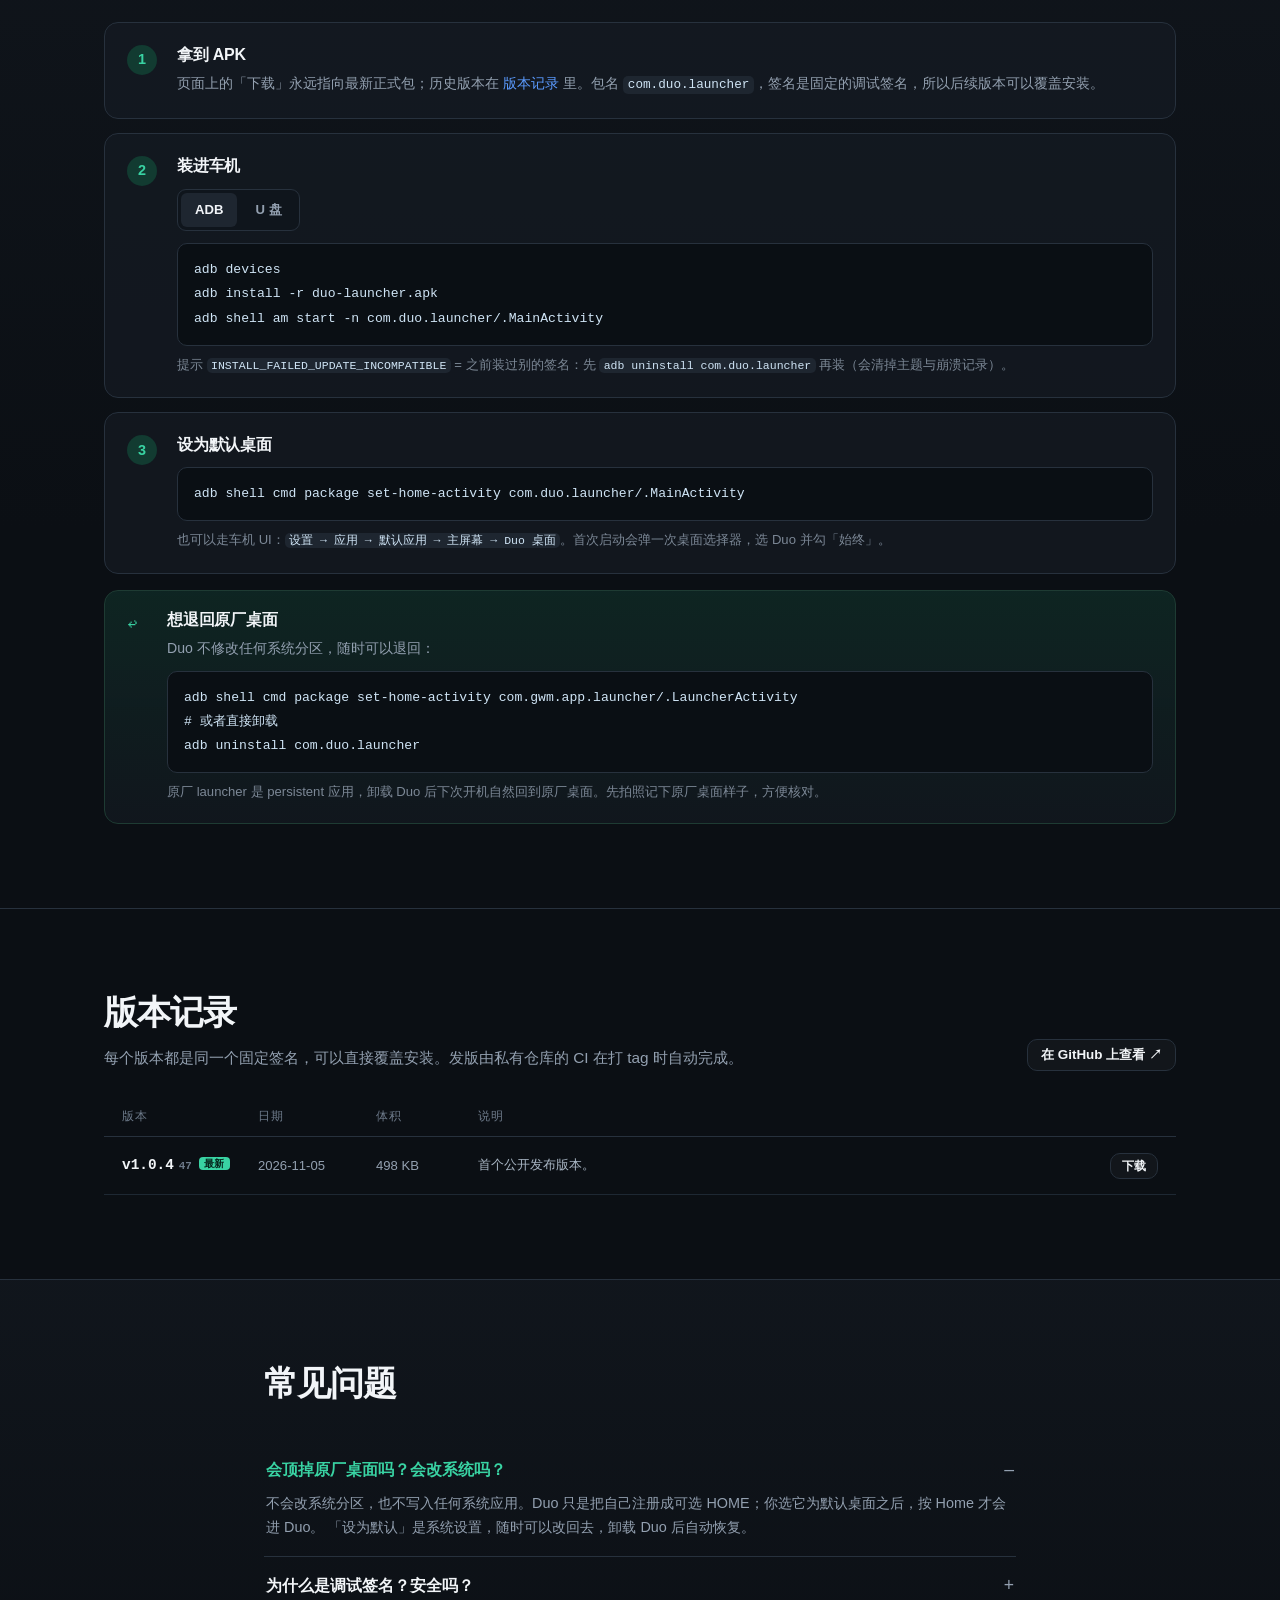
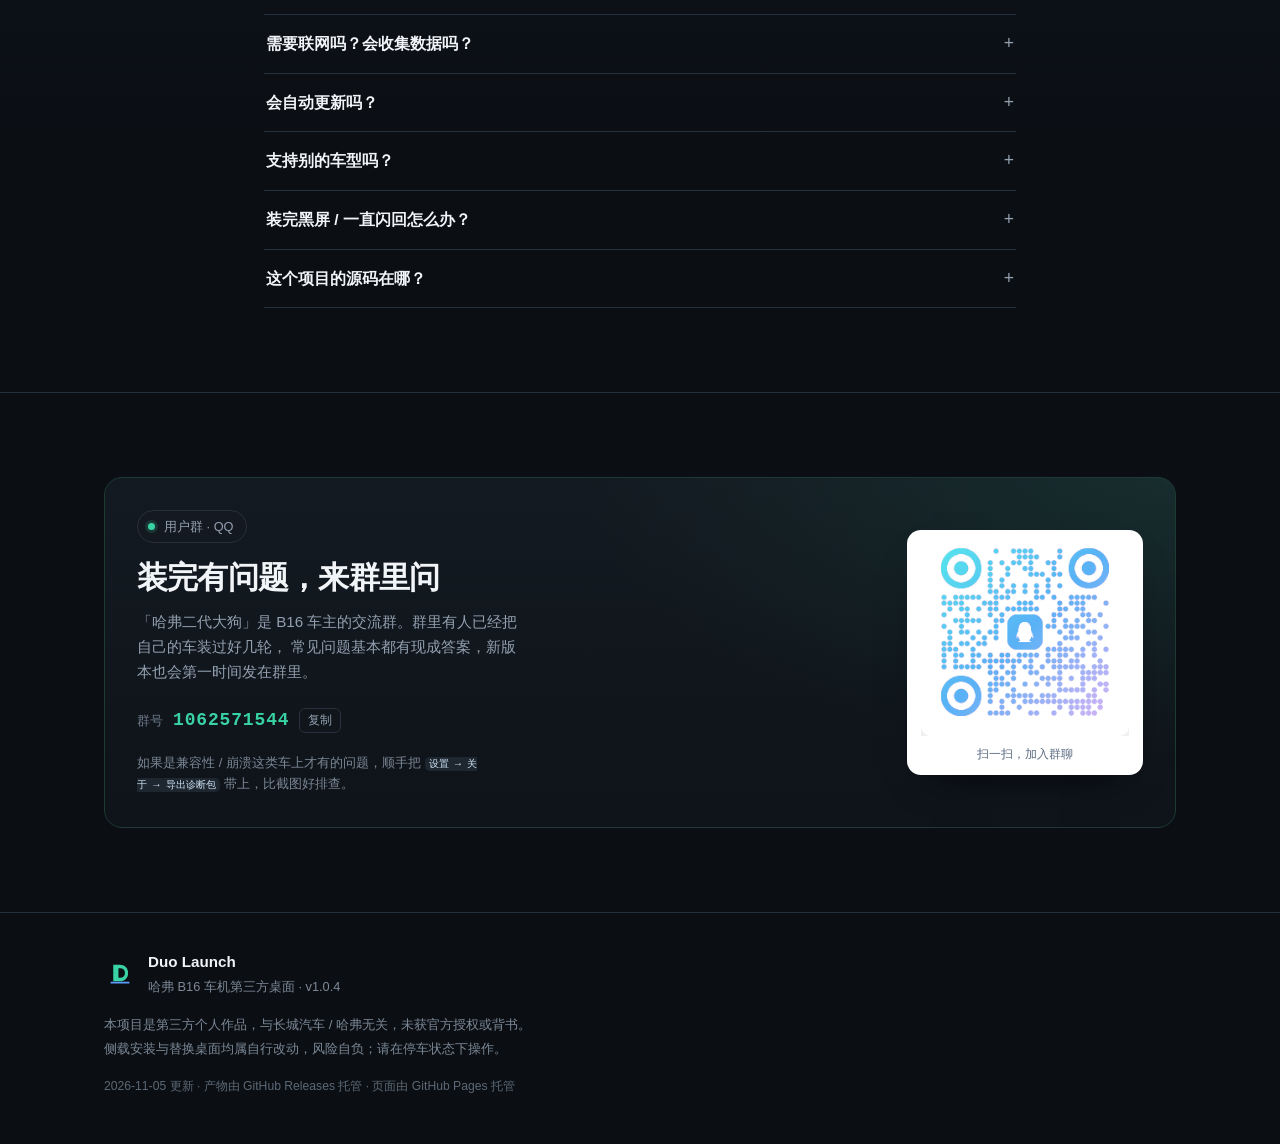
==== commit 70e73794: "feat(page): 首页加用户群入口（QQ 1062571544） - assets/qq-group.png：从群名片里裁出二维码本体（去掉自带标题，文字改用 HTML 排） - 新增 #com" ====
--- a/index.html
+++ b/index.html
@@ -28,6 +28,7 @@
       <a href="#install">安装</a>
       <a href="#releases">版本</a>
       <a href="#faq">常见问题</a>
+      <a href="#community">加群</a>
     </nav>
     <div class="nav-act">
       <a class="btn btn-ghost btn-sm" data-gh-link href="https://github.com/" rel="noopener">GitHub</a>
@@ -390,6 +391,35 @@
   </div>
 </section>
 
+<!-- ─────────────────────── community ─────────────────────── -->
+<section class="section" id="community">
+  <div class="wrap">
+    <div class="join">
+      <div class="join-copy">
+        <p class="eyebrow"><span class="dot"></span>用户群 · QQ</p>
+        <h2>装完有问题，来群里问</h2>
+        <p class="join-lede">「哈弗二代大狗」是 B16 车主的交流群。群里有人已经把自己的车装过好几轮，
+          常见问题基本都有现成答案，新版本也会第一时间发在群里。</p>
+
+        <p class="join-num">
+          <span class="join-label">群号</span>
+          <strong data-field="qq">1062571544</strong>
+          <button class="copy" type="button" data-copy="qq" title="复制群号">复制</button>
+        </p>
+
+        <p class="join-hint">如果是兼容性 / 崩溃这类车上才有的问题，顺手把
+          <code>设置 → 关于 → 导出诊断包</code> 带上，比截图好排查。</p>
+      </div>
+
+      <figure class="join-card">
+        <img src="assets/qq-group.png" width="248" height="229" loading="lazy" decoding="async"
+             alt="「哈弗二代大狗」QQ 群二维码，群号 1062571544">
+        <figcaption>扫一扫，加入群聊</figcaption>
+      </figure>
+    </div>
+  </div>
+</section>
+
 </main>
 
 <footer class="foot">
--- a/assets/style.css
+++ b/assets/style.css
@@ -558,6 +558,73 @@
 .faq p { margin: 10px 0 0; color: var(--dim); font-size: .9rem; }
 .faq .code { margin-top: 10px; }
 
+/* ─────────────────────── community ─────────────────────── */
+.join {
+  display: grid;
+  grid-template-columns: minmax(0, 1fr) auto;
+  gap: 36px;
+  align-items: center;
+  padding: 32px;
+  border: 1px solid #1E3B33;
+  border-radius: 18px;
+  background:
+    radial-gradient(90% 130% at 100% 0%, rgba(57, 211, 163, .10), transparent 62%),
+    linear-gradient(180deg, rgba(21, 27, 35, .92), rgba(15, 20, 26, .92));
+}
+.join-copy .eyebrow { margin-bottom: 16px; }
+.join-copy h2 {
+  font-size: clamp(1.5rem, 2.6vw, 1.95rem);
+  font-weight: 680;
+  letter-spacing: -.025em;
+}
+.join-lede {
+  margin: 12px 0 0;
+  color: var(--dim);
+  font-size: .95rem;
+  max-width: 46ch;
+}
+.join-num {
+  display: flex;
+  align-items: center;
+  gap: 10px;
+  flex-wrap: wrap;
+  margin: 22px 0 0;
+}
+.join-label { color: #6E7B8B; font-size: .8rem; }
+.join-num strong {
+  font-family: var(--mono);
+  font-size: 1.12rem;
+  letter-spacing: .05em;
+  color: var(--accent);
+}
+.join-hint {
+  margin: 16px 0 0;
+  color: #7C8896;
+  font-size: .82rem;
+  max-width: 48ch;
+}
+.join-hint code { font-size: .8em; }
+
+/* 二维码必须保持白底深色：反色或低对比会让手机扫不出来 */
+.join-card {
+  margin: 0;
+  padding: 14px 14px 10px;
+  border-radius: 14px;
+  background: #FFFFFF;
+  text-align: center;
+  justify-self: center;
+  box-shadow: 0 18px 40px -24px rgba(0, 0, 0, .95);
+}
+.join-card img { width: 208px; height: auto; margin: 0 auto; }
+.join-card figcaption { margin-top: 8px; font-size: .78rem; color: #5A6B80; }
+
+@media (max-width: 760px) {
+  .join { grid-template-columns: 1fr; padding: 22px; gap: 24px; text-align: center; }
+  .join-lede, .join-hint { margin-left: auto; margin-right: auto; }
+  .join-num { justify-content: center; }
+  .join-card img { width: 190px; }
+}
+
 /* ────────────────────────── footer ────────────────────────── */
 .foot {
   border-top: 1px solid var(--stroke);
@@ -621,7 +688,7 @@
 }
 
 /* 进场动画：只给 JS 打开了 .anim 的浏览器，避免无 JS 时内容消失 */
-.anim .card, .anim .step, .anim .callout { opacity: 0; transform: translateY(10px); }
+.anim .card, .anim .step, .anim .callout, .anim .join { opacity: 0; transform: translateY(10px); }
 .anim .in { opacity: 1; transform: none; transition: opacity .5s ease, transform .5s ease; }
 
 @media print {
